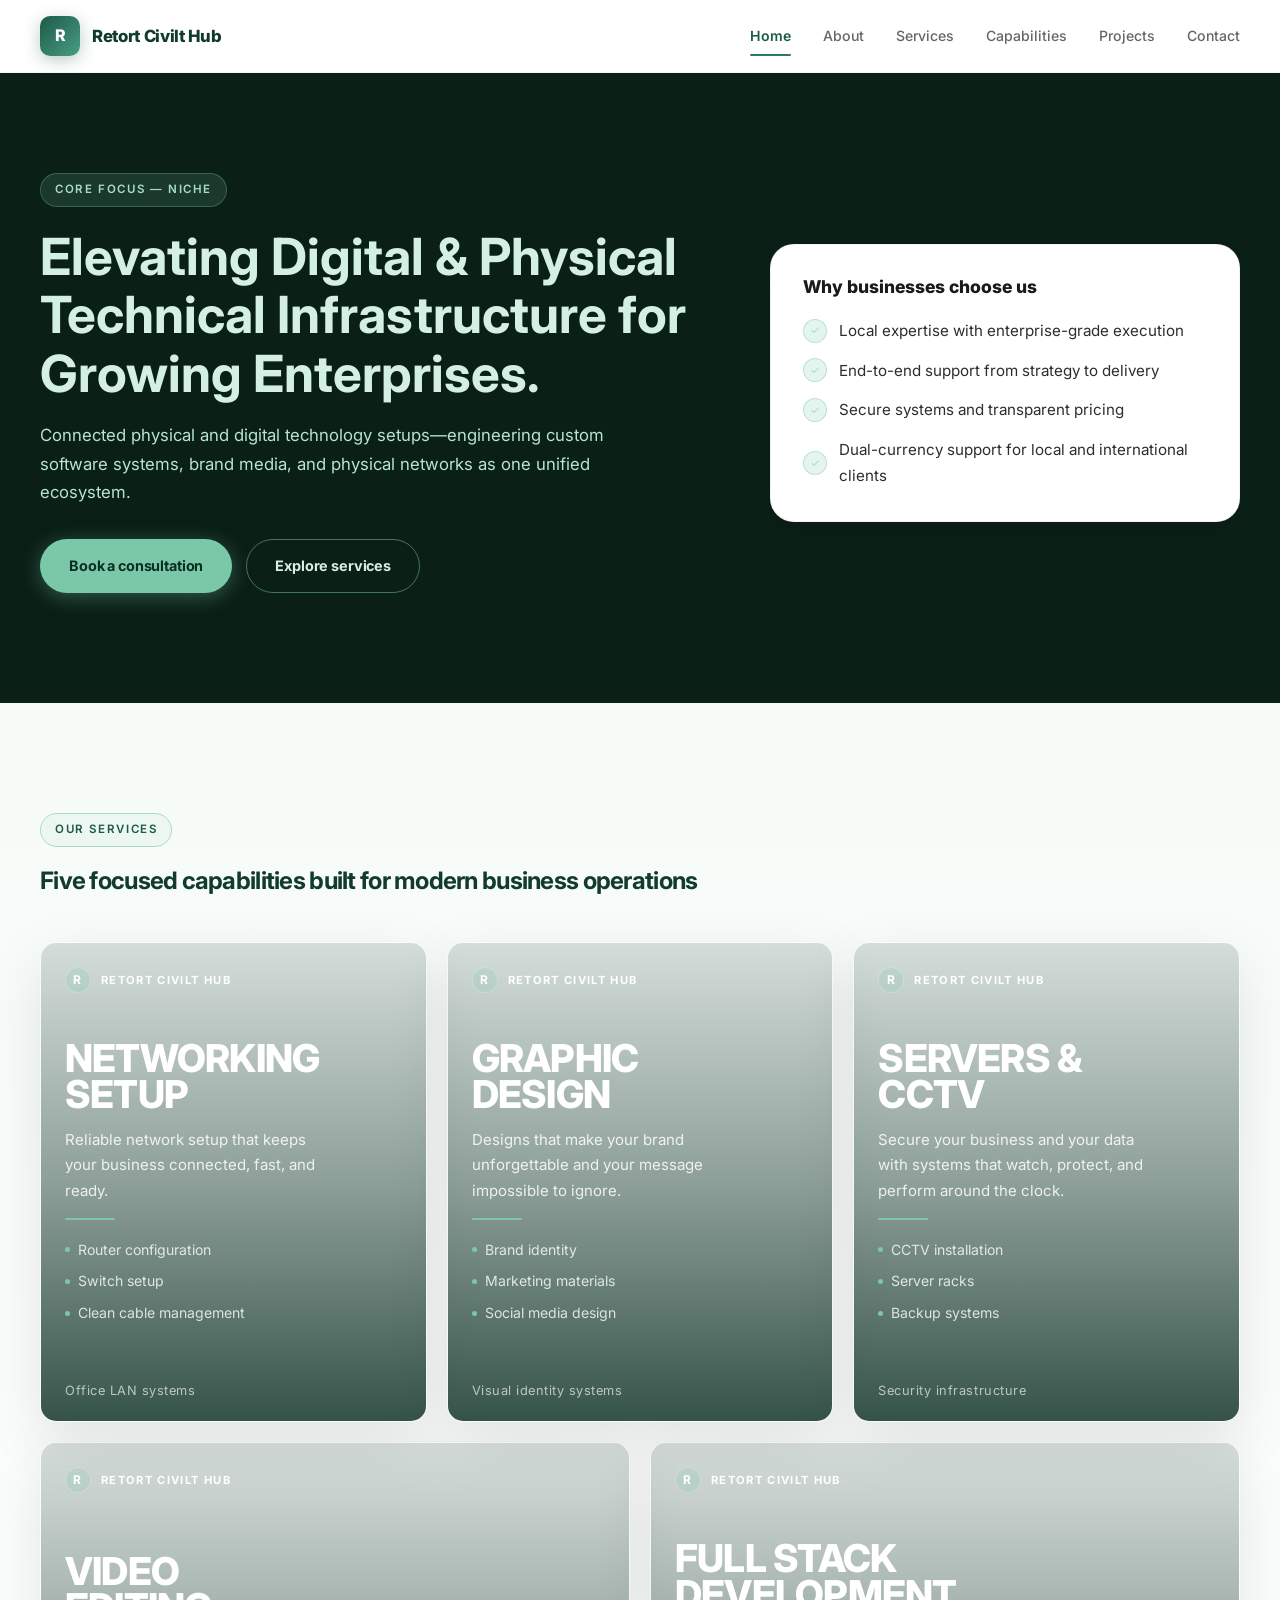
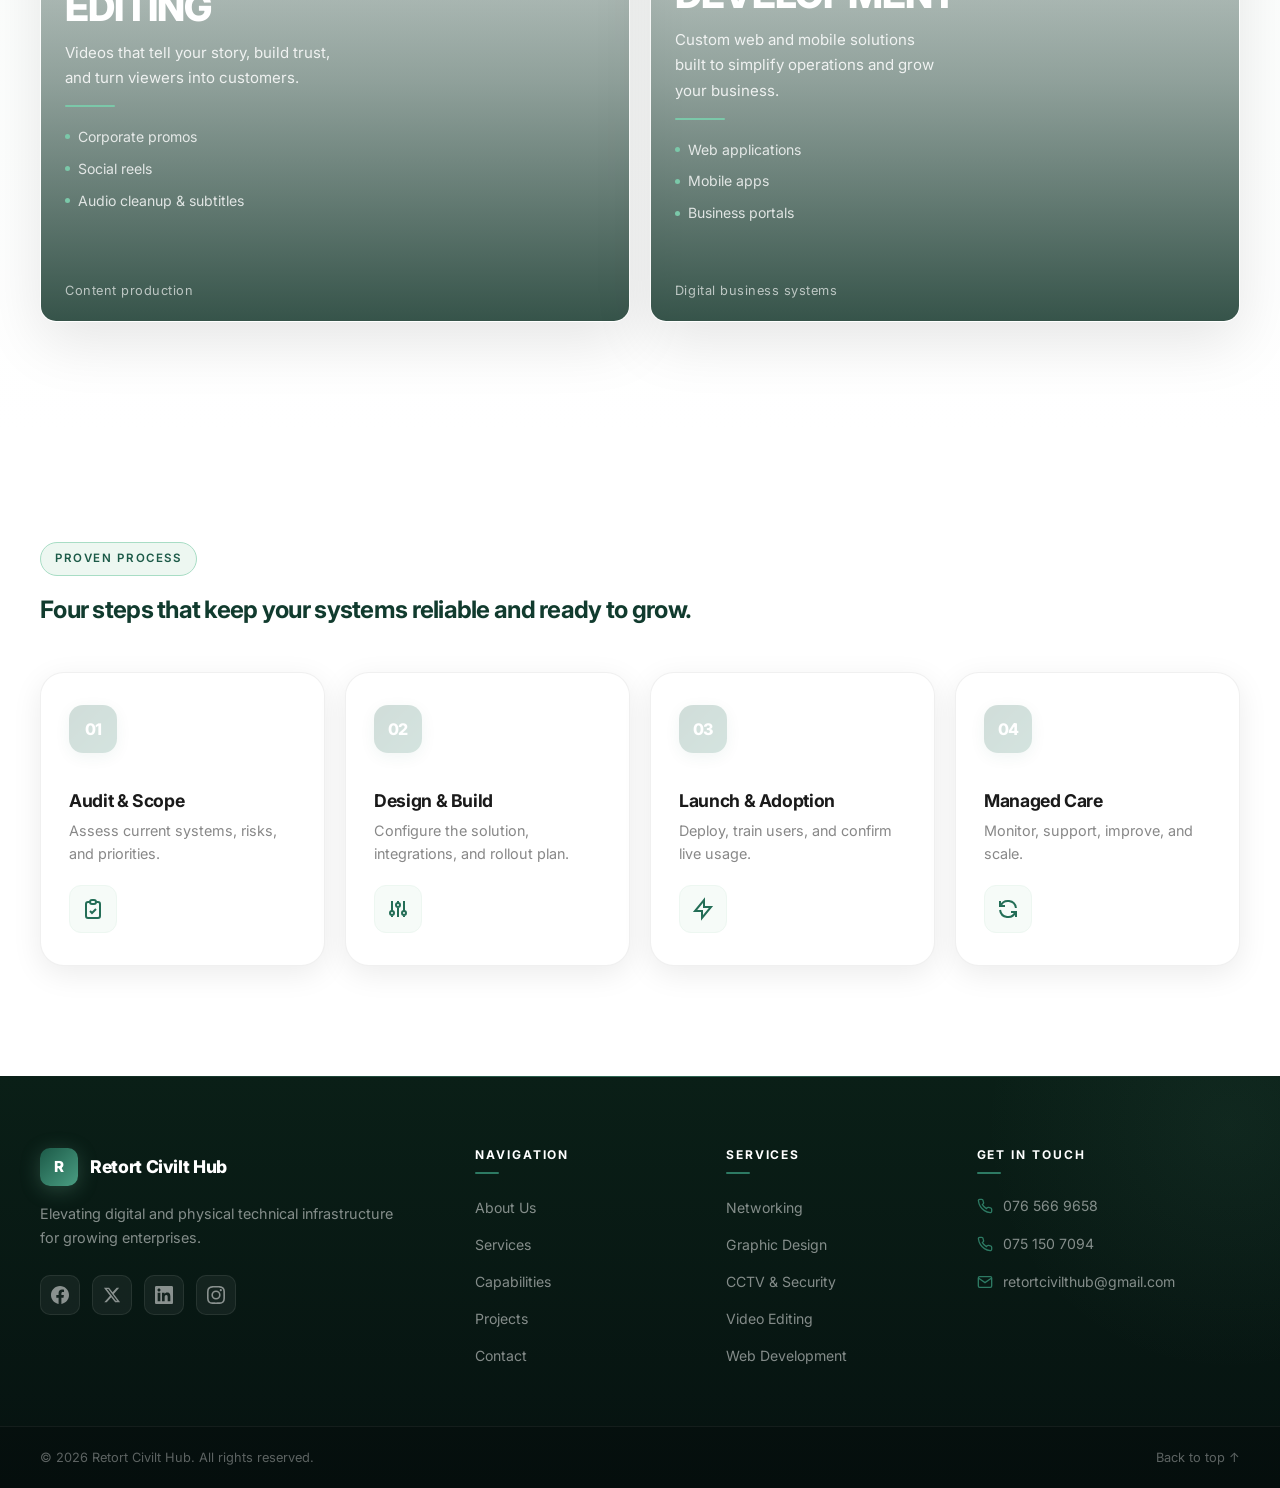
==== index.html @ 2c60d5db "Add files via upload" ====
<!DOCTYPE html>
<html lang="en">
  <head>
    <meta charset="UTF-8" />
    <meta name="viewport" content="width=device-width, initial-scale=1.0" />
    <title>Retort Civilt Hub | Infrastructure, Design & Digital Growth</title>
    <meta name="description" content="Retort Civilt Hub supports growing businesses with secure networks, design, CCTV, media production, and digital systems." />
    <link rel="preconnect" href="https://fonts.googleapis.com" />
    <link rel="preconnect" href="https://fonts.gstatic.com" crossorigin />
    <link href="https://fonts.googleapis.com/css2?family=Inter:wght@400;500;600;700;800&display=swap" rel="stylesheet" />
    <link rel="stylesheet" href="styles.css" />
  </head>
  <body>
    <header class="site-header">
      <div class="container header-inner">
        <a href="index.html" class="brand" aria-label="Retort Civilt Hub home">
          <span class="brand-mark">R</span>
          <span>Retort Civilt Hub</span>
        </a>
        <button class="nav-toggle" aria-label="Toggle navigation">&#9776;</button>
        <nav class="nav" aria-label="Main navigation">
          <a class="active" href="index.html">Home</a>
          <a href="about.html">About</a>
          <a href="services.html">Services</a>
          <a href="capabilities.html">Capabilities</a>
          <a href="projects.html">Projects</a>
          <a href="contact.html">Contact</a>
        </nav>
      </div>
    </header>

    <main>
      <section class="hero">
        <div class="container hero-grid">
          <div>
            <span class="eyebrow">Core Focus &mdash; Niche</span>
            <h1>Elevating Digital &amp; Physical Technical Infrastructure for Growing Enterprises.</h1>
            <p class="lead">Connected physical and digital technology setups&mdash;engineering custom software systems, brand media, and physical networks as one unified ecosystem.</p>
            <div class="hero-actions">
              <a class="btn primary" href="contact.html">Book a consultation</a>
              <a class="btn secondary" href="services.html">Explore services</a>
            </div>
          </div>

          <div class="hero-panel">
            <h3>Why businesses choose us</h3>
            <ul>
              <li><span class="check">&#10003;</span> Local expertise with enterprise-grade execution</li>
              <li><span class="check">&#10003;</span> End-to-end support from strategy to delivery</li>
              <li><span class="check">&#10003;</span> Secure systems and transparent pricing</li>
              <li><span class="check">&#10003;</span> Dual-currency support for local and international clients</li>
            </ul>
          </div>
        </div>
      </section>

      <section class="section section-alt">
        <div class="container">
          <div class="section-head reveal">
            <span class="eyebrow" style="background: var(--green-100); border-color: var(--green-200); color: var(--green-700);">Our services</span>
            <h2>Five focused capabilities built for modern business operations</h2>
          </div>

          <div class="service-showcase">
            <article class="service-tile network reveal reveal-delay-1">
              <div class="tile-header">
                <span class="tile-mark">R</span>
                <span>Retort Civilt Hub</span>
              </div>
              <div>
                <div class="tile-title">Networking<br />Setup</div>
                <div class="tile-body">
                  <div>Reliable network setup that keeps your business connected, fast, and ready.</div>
                  <div class="line"></div>
                </div>
                <ul class="tile-bullets">
                  <li>Router configuration</li>
                  <li>Switch setup</li>
                  <li>Clean cable management</li>
                </ul>
              </div>
              <div class="tile-footer">Office LAN systems</div>
            </article>

            <article class="service-tile design reveal reveal-delay-2">
              <div class="tile-header">
                <span class="tile-mark">R</span>
                <span>Retort Civilt Hub</span>
              </div>
              <div>
                <div class="tile-title">Graphic<br />Design</div>
                <div class="tile-body">
                  <div>Designs that make your brand unforgettable and your message impossible to ignore.</div>
                  <div class="line"></div>
                </div>
                <ul class="tile-bullets">
                  <li>Brand identity</li>
                  <li>Marketing materials</li>
                  <li>Social media design</li>
                </ul>
              </div>
              <div class="tile-footer">Visual identity systems</div>
            </article>

            <article class="service-tile security reveal reveal-delay-3">
              <div class="tile-header">
                <span class="tile-mark">R</span>
                <span>Retort Civilt Hub</span>
              </div>
              <div>
                <div class="tile-title">Servers &<br />CCTV</div>
                <div class="tile-body">
                  <div>Secure your business and your data with systems that watch, protect, and perform around the clock.</div>
                  <div class="line"></div>
                </div>
                <ul class="tile-bullets">
                  <li>CCTV installation</li>
                  <li>Server racks</li>
                  <li>Backup systems</li>
                </ul>
              </div>
              <div class="tile-footer">Security infrastructure</div>
            </article>

            <article class="service-tile video wide reveal reveal-delay-4">
              <div class="tile-header">
                <span class="tile-mark">R</span>
                <span>Retort Civilt Hub</span>
              </div>
              <div>
                <div class="tile-title">Video<br />Editing</div>
                <div class="tile-body">
                  <div>Videos that tell your story, build trust, and turn viewers into customers.</div>
                  <div class="line"></div>
                </div>
                <ul class="tile-bullets">
                  <li>Corporate promos</li>
                  <li>Social reels</li>
                  <li>Audio cleanup &amp; subtitles</li>
                </ul>
              </div>
              <div class="tile-footer">Content production</div>
            </article>

            <article class="service-tile development wide reveal reveal-delay-5">
              <div class="tile-header">
                <span class="tile-mark">R</span>
                <span>Retort Civilt Hub</span>
              </div>
              <div>
                <div class="tile-title">Full Stack<br />Development</div>
                <div class="tile-body">
                  <div>Custom web and mobile solutions built to simplify operations and grow your business.</div>
                  <div class="line"></div>
                </div>
                <ul class="tile-bullets">
                  <li>Web applications</li>
                  <li>Mobile apps</li>
                  <li>Business portals</li>
                </ul>
              </div>
              <div class="tile-footer">Digital business systems</div>
            </article>
          </div>
        </div>
      </section>

      <section class="section">
        <div class="container">
          <div class="section-head reveal">
            <span class="eyebrow" style="background: var(--green-100); border-color: var(--green-200); color: var(--green-700);">Proven Process</span>
            <h2>Four steps that keep your systems reliable and ready to grow.</h2>
          </div>
          <div class="process-steps">
            <div class="process-step reveal reveal-delay-1">
              <div class="step-number">01</div>
              <div class="step-content">
                <h3>Audit &amp; Scope</h3>
                <p>Assess current systems, risks, and priorities.</p>
              </div>
              <div class="step-icon">
                <svg width="24" height="24" viewBox="0 0 24 24" fill="none" stroke="currentColor" stroke-width="2"><path d="M9 5H7a2 2 0 00-2 2v12a2 2 0 002 2h10a2 2 0 002-2V7a2 2 0 00-2-2h-2M9 5a2 2 0 002 2h2a2 2 0 002-2M9 5a2 2 0 012-2h2a2 2 0 012 2m-6 9l2 2 4-4"/></svg>
              </div>
            </div>
            <div class="process-step reveal reveal-delay-2">
              <div class="step-number">02</div>
              <div class="step-content">
                <h3>Design &amp; Build</h3>
                <p>Configure the solution, integrations, and rollout plan.</p>
              </div>
              <div class="step-icon">
                <svg width="24" height="24" viewBox="0 0 24 24" fill="none" stroke="currentColor" stroke-width="2"><path d="M12 6V4m0 2a2 2 0 100 4m0-4a2 2 0 110 4m-6 8a2 2 0 100-4m0 4a2 2 0 110-4m0 4v2m0-6V4m6 6v10m6-2a2 2 0 100-4m0 4a2 2 0 110-4m0 4v2m0-6V4"/></svg>
              </div>
            </div>
            <div class="process-step reveal reveal-delay-3">
              <div class="step-number">03</div>
              <div class="step-content">
                <h3>Launch &amp; Adoption</h3>
                <p>Deploy, train users, and confirm live usage.</p>
              </div>
              <div class="step-icon">
                <svg width="24" height="24" viewBox="0 0 24 24" fill="none" stroke="currentColor" stroke-width="2"><path d="M13 10V3L4 14h7v7l9-11h-7z"/></svg>
              </div>
            </div>
            <div class="process-step reveal reveal-delay-4">
              <div class="step-number">04</div>
              <div class="step-content">
                <h3>Managed Care</h3>
                <p>Monitor, support, improve, and scale.</p>
              </div>
              <div class="step-icon">
                <svg width="24" height="24" viewBox="0 0 24 24" fill="none" stroke="currentColor" stroke-width="2"><path d="M4 4v5h.582m15.356 2A8.001 8.001 0 004.582 9m0 0H9m11 11v-5h-.581m0 0a8.003 8.003 0 01-15.357-2m15.357 2H15"/></svg>
              </div>
            </div>
          </div>
        </div>
      </section>
    </main>

    <footer class="footer">
      <div class="footer-top">
        <div class="container footer-grid">
          <div class="footer-brand-col">
            <div class="footer-brand">
              <span class="brand-mark">R</span>
              <span>Retort Civilt Hub</span>
            </div>
            <p class="footer-desc">Elevating digital and physical technical infrastructure for growing enterprises.</p>
            <div class="footer-social">
              <a href="#" aria-label="Facebook">
                <svg width="18" height="18" viewBox="0 0 24 24" fill="currentColor"><path d="M24 12.073c0-6.627-5.373-12-12-12s-12 5.373-12 12c0 5.99 4.388 10.954 10.125 11.854v-8.385H7.078v-3.47h3.047V9.43c0-3.007 1.792-4.669 4.533-4.669 1.312 0 2.686.235 2.686.235v2.953H15.83c-1.491 0-1.956.925-1.956 1.874v2.25h3.328l-.532 3.47h-2.796v8.385C19.612 23.027 24 18.062 24 12.073z"/></svg>
              </a>
              <a href="#" aria-label="Twitter">
                <svg width="18" height="18" viewBox="0 0 24 24" fill="currentColor"><path d="M18.244 2.25h3.308l-7.227 8.26 8.502 11.24H16.17l-5.214-6.817L4.99 21.75H1.68l7.73-8.835L1.254 2.25H8.08l4.713 6.231zm-1.161 17.52h1.833L7.084 4.126H5.117z"/></svg>
              </a>
              <a href="#" aria-label="LinkedIn">
                <svg width="18" height="18" viewBox="0 0 24 24" fill="currentColor"><path d="M20.447 20.452h-3.554v-5.569c0-1.328-.027-3.037-1.852-3.037-1.853 0-2.136 1.445-2.136 2.939v5.667H9.351V9h3.414v1.561h.046c.477-.9 1.637-1.85 3.37-1.85 3.601 0 4.267 2.37 4.267 5.455v6.286zM5.337 7.433c-1.144 0-2.063-.926-2.063-2.065 0-1.138.92-2.063 2.063-2.063 1.14 0 2.064.925 2.064 2.063 0 1.139-.925 2.065-2.064 2.065zm1.782 13.019H3.555V9h3.564v11.452zM22.225 0H1.771C.792 0 0 .774 0 1.729v20.542C0 23.227.792 24 1.771 24h20.451C23.2 24 24 23.227 24 22.271V1.729C24 .774 23.2 0 22.222 0h.003z"/></svg>
              </a>
              <a href="#" aria-label="Instagram">
                <svg width="18" height="18" viewBox="0 0 24 24" fill="currentColor"><path d="M12 2.163c3.204 0 3.584.012 4.85.07 3.252.148 4.771 1.691 4.919 4.919.058 1.265.069 1.645.069 4.849 0 3.205-.012 3.584-.069 4.849-.149 3.225-1.664 4.771-4.919 4.919-1.266.058-1.644.07-4.85.07-3.204 0-3.584-.012-4.849-.07-3.26-.149-4.771-1.699-4.919-4.92-.058-1.265-.07-1.644-.07-4.849 0-3.204.013-3.583.07-4.849.149-3.227 1.664-4.771 4.919-4.919 1.266-.057 1.645-.069 4.849-.069zM12 0C8.741 0 8.333.014 7.053.072 2.695.272.273 2.69.073 7.052.014 8.333 0 8.741 0 12c0 3.259.014 3.668.072 4.948.2 4.358 2.618 6.78 6.98 6.98C8.333 23.986 8.741 24 12 24c3.259 0 3.668-.014 4.948-.072 4.354-.2 6.782-2.618 6.979-6.98.059-1.28.073-1.689.073-4.948 0-3.259-.014-3.667-.072-4.947-.196-4.354-2.617-6.78-6.979-6.98C15.668.014 15.259 0 12 0zm0 5.838a6.162 6.162 0 100 12.324 6.162 6.162 0 000-12.324zM12 16a4 4 0 110-8 4 4 0 010 8zm6.406-11.845a1.44 1.44 0 100 2.881 1.44 1.44 0 000-2.881z"/></svg>
              </a>
            </div>
          </div>
          <div class="footer-links-col">
            <h4>Navigation</h4>
            <ul>
              <li><a href="about.html">About Us</a></li>
              <li><a href="services.html">Services</a></li>
              <li><a href="capabilities.html">Capabilities</a></li>
              <li><a href="projects.html">Projects</a></li>
              <li><a href="contact.html">Contact</a></li>
            </ul>
          </div>
          <div class="footer-links-col">
            <h4>Services</h4>
            <ul>
              <li><a href="services.html">Networking</a></li>
              <li><a href="services.html">Graphic Design</a></li>
              <li><a href="services.html">CCTV & Security</a></li>
              <li><a href="services.html">Video Editing</a></li>
              <li><a href="services.html">Web Development</a></li>
            </ul>
          </div>
          <div class="footer-contact-col">
            <h4>Get in Touch</h4>
            <ul class="contact-list">
              <li>
                <svg width="16" height="16" viewBox="0 0 24 24" fill="none" stroke="currentColor" stroke-width="2"><path d="M22 16.92v3a2 2 0 01-2.18 2 19.79 19.79 0 01-8.63-3.07 19.5 19.5 0 01-6-6 19.79 19.79 0 01-3.07-8.67A2 2 0 014.11 2h3a2 2 0 012 1.72 12.84 12.84 0 00.7 2.81 2 2 0 01-.45 2.11L8.09 9.91a16 16 0 006 6l1.27-1.27a2 2 0 012.11-.45 12.84 12.84 0 002.81.7A2 2 0 0122 16.92z"/></svg>
                <a href="tel:+256765669658">076 566 9658</a>
              </li>
              <li>
                <svg width="16" height="16" viewBox="0 0 24 24" fill="none" stroke="currentColor" stroke-width="2"><path d="M22 16.92v3a2 2 0 01-2.18 2 19.79 19.79 0 01-8.63-3.07 19.5 19.5 0 01-6-6 19.79 19.79 0 01-3.07-8.67A2 2 0 014.11 2h3a2 2 0 012 1.72 12.84 12.84 0 00.7 2.81 2 2 0 01-.45 2.11L8.09 9.91a16 16 0 006 6l1.27-1.27a2 2 0 012.11-.45 12.84 12.84 0 002.81.7A2 2 0 0122 16.92z"/></svg>
                <a href="tel:+256751507094">075 150 7094</a>
              </li>
              <li>
                <svg width="16" height="16" viewBox="0 0 24 24" fill="none" stroke="currentColor" stroke-width="2"><path d="M4 4h16c1.1 0 2 .9 2 2v12c0 1.1-.9 2-2 2H4c-1.1 0-2-.9-2-2V6c0-1.1.9-2 2-2z"/><polyline points="22,6 12,13 2,6"/></svg>
                <a href="mailto:retortcivilthub@gmail.com">retortcivilthub@gmail.com</a>
              </li>
            </ul>
          </div>
        </div>
      </div>
      <div class="footer-bottom">
        <div class="container footer-bottom-inner">
          <span>&copy; <span id="year"></span> Retort Civilt Hub. All rights reserved.</span>
          <a href="#">Back to top &uarr;</a>
        </div>
      </div>
    </footer>

    <script src="script.js"></script>
  </body>
</html>
---- styles.css ----
/* ============================================================
   RETORT CIVILIT GROUP — Stylesheet
   Color system: green · light green · grey · black · white
   ============================================================ */

/* --- Custom Properties --- */
:root {
  --green-950: #0a2e22;
  --green-900: #113b2e;
  --green-800: #174a3a;
  --green-700: #1c5a48;
  --green-600: #246e57;
  --green-500: #2d7a63;
  --green-400: #4a9d82;
  --green-300: #7bc8a9;
  --green-200: #a8ddc5;
  --green-100: #edf7f1;
  --green-50:  #f6fbf8;

  --grey-950: #111111;
  --grey-900: #1a1a1a;
  --grey-850: #222222;
  --grey-800: #2d2d2d;
  --grey-700: #474747;
  --grey-600: #666666;
  --grey-500: #888888;
  --grey-400: #aaaaaa;
  --grey-300: #cccccc;
  --grey-200: #e5e5e5;
  --grey-100: #f2f2f2;
  --grey-50:  #fafafa;

  --white: #ffffff;
  --black: #000000;

  --shadow-sm: 0 2px 8px rgba(0,0,0,0.06);
  --shadow-md: 0 8px 30px rgba(0,0,0,0.08);
  --shadow-lg: 0 20px 60px rgba(0,0,0,0.10);
  --shadow-xl: 0 32px 80px rgba(0,0,0,0.14);

  --radius-sm: 10px;
  --radius-md: 16px;
  --radius-lg: 24px;
  --radius-xl: 32px;

  --transition: 0.3s cubic-bezier(0.4, 0, 0.2, 1);
  --transition-slow: 0.5s cubic-bezier(0.4, 0, 0.2, 1);
}

/* --- Reset & Base --- */
*, *::before, *::after { box-sizing: border-box; margin: 0; padding: 0; }

html {
  scroll-behavior: smooth;
  -webkit-font-smoothing: antialiased;
  -moz-osx-font-smoothing: grayscale;
}

body {
  font-family: 'Inter', -apple-system, BlinkMacSystemFont, 'Segoe UI', Roboto, sans-serif;
  background: var(--white);
  color: var(--grey-800);
  line-height: 1.7;
  overflow-x: hidden;
}

a { color: inherit; text-decoration: none; }
img { max-width: 100%; display: block; }
ul { list-style: none; }
h1, h2, h3, h4, h5 { line-height: 1.15; color: var(--green-900); font-weight: 700; }

.container {
  width: min(1200px, calc(100% - 40px));
  margin: 0 auto;
}

/* ============================================================
   HEADER
   ============================================================ */
.site-header {
  position: sticky;
  top: 0;
  z-index: 100;
  background: rgba(255,255,255,0.92);
  backdrop-filter: blur(20px) saturate(180%);
  -webkit-backdrop-filter: blur(20px) saturate(180%);
  border-bottom: 1px solid rgba(0,0,0,0.04);
  transition: var(--transition);
}

.header-inner {
  display: flex;
  align-items: center;
  justify-content: space-between;
  min-height: 72px;
  gap: 20px;
}

.brand {
  display: inline-flex;
  align-items: center;
  gap: 12px;
  font-weight: 800;
  color: var(--green-900);
  letter-spacing: -0.02em;
  font-size: 1.05rem;
}

.brand-mark {
  width: 40px;
  height: 40px;
  display: grid;
  place-items: center;
  background: linear-gradient(135deg, var(--green-700), var(--green-400));
  color: var(--white);
  border-radius: var(--radius-sm);
  font-size: 1rem;
  font-weight: 800;
  box-shadow: 0 4px 16px rgba(28,90,72,0.3);
  transition: var(--transition);
}

.brand:hover .brand-mark {
  transform: rotate(-4deg) scale(1.05);
  box-shadow: 0 6px 24px rgba(28,90,72,0.4);
}

.nav {
  display: flex;
  align-items: center;
  gap: clamp(8px, 2.5vw, 32px);
  font-size: 0.88rem;
  font-weight: 500;
  color: var(--grey-600);
}

.nav a {
  position: relative;
  padding: 6px 0;
  transition: var(--transition);
  color: var(--grey-600);
}

.nav a::after {
  content: "";
  position: absolute;
  left: 0;
  bottom: -2px;
  width: 100%;
  height: 2px;
  background: var(--green-500);
  transform: scaleX(0);
  transform-origin: right;
  transition: transform 0.35s cubic-bezier(0.4, 0, 0.2, 1);
  border-radius: 2px;
}

.nav a:hover { color: var(--green-700); }
.nav a:hover::after,
.nav a.active::after { transform: scaleX(1); transform-origin: left; }
.nav a.active { color: var(--green-700); font-weight: 600; }

.nav-toggle {
  display: none;
  background: var(--white);
  border: 1px solid var(--grey-200);
  border-radius: var(--radius-sm);
  padding: 10px 12px;
  cursor: pointer;
  font-size: 1.2rem;
  color: var(--green-900);
  transition: var(--transition);
  box-shadow: var(--shadow-sm);
}

.nav-toggle:hover { background: var(--green-50); border-color: var(--green-200); }

/* ============================================================
   HERO
   ============================================================ */
.hero {
  position: relative;
  background: #0a1f16;
  color: #d4f0e3;
  padding: 100px 0 110px;
  overflow: hidden;
}

.hero::before {
  content: "";
  position: absolute;
  inset: 0;
  z-index: 0;
  background: url('https://images.unsplash.com/photo-1522202176988-66273c2fd55f?auto=format&fit=crop&w=1600&q=80') center/cover no-repeat;
  opacity: 0.06;
  pointer-events: none;
}

.hero-grid {
  position: relative;
  z-index: 2;
  display: grid;
  grid-template-columns: 1.2fr 0.8fr;
  align-items: center;
  gap: 48px;
}

.eyebrow {
  display: inline-block;
  padding: 6px 14px;
  background: rgba(123,200,169,0.15);
  border: 1px solid rgba(123,200,169,0.3);
  border-radius: 999px;
  font-size: 0.72rem;
  font-weight: 600;
  letter-spacing: 0.14em;
  text-transform: uppercase;
  margin-bottom: 20px;
  color: #a8ddc5;
}

.hero h1 {
  font-size: clamp(2.2rem, 4vw, 3.6rem);
  color: #d4f0e3;
  margin-bottom: 18px;
  font-weight: 700;
}

.lead {
  font-size: 1.05rem;
  color: #b8e4d2;
  max-width: 54ch;
  line-height: 1.7;
}

.hero-actions {
  display: flex;
  flex-wrap: wrap;
  gap: 14px;
  margin-top: 32px;
}

/* Hero Panel */
.hero-panel {
  background: rgba(10, 46, 34, 0.8);
  border: 1px solid rgba(123,200,169,0.2);
  border-radius: var(--radius-lg);
  padding: 32px;
  color: #ffffff;
}

.hero-panel h3 {
  color: #1a1a1a;
  font-size: 1.1rem;
  font-weight: 800;
  margin-bottom: 20px;
}

.hero-panel ul {
  display: grid;
  gap: 14px;
}

.hero-panel li {
  display: flex;
  align-items: center;
  gap: 12px;
  color: #2d2d2d;
  font-size: 0.95rem;
}

.check {
  width: 24px;
  height: 24px;
  display: inline-grid;
  place-items: center;
  background: rgba(123,200,169,0.2);
  border: 1px solid rgba(123,200,169,0.4);
  border-radius: 50%;
  font-size: 0.7rem;
  flex-shrink: 0;
  color: #a8ddc5;
}

/* ============================================================
   BUTTONS
   ============================================================ */
.btn {
  display: inline-flex;
  align-items: center;
  justify-content: center;
  border-radius: 999px;
  padding: 14px 28px;
  font-weight: 700;
  font-size: 0.9rem;
  border: 1.5px solid transparent;
  cursor: pointer;
  transition: var(--transition);
  letter-spacing: -0.01em;
}

.btn:hover { transform: translateY(-2px); }
.btn:active { transform: translateY(0); }

.btn.primary {
  background: var(--green-300);
  color: var(--green-950);
  box-shadow: 0 4px 20px rgba(123,200,169,0.35);
}

.btn.primary:hover {
  background: var(--green-200);
  box-shadow: 0 8px 30px rgba(123,200,169,0.45);
}

.btn.secondary {
  background: transparent;
  border-color: rgba(123,200,169,0.5);
  color: #d4f0e3;
}

.btn.secondary:hover {
  background: rgba(123,200,169,0.12);
  border-color: rgba(123,200,169,0.7);
}

.btn.light {
  background: var(--green-100);
  color: var(--green-800);
  border-color: var(--green-200);
}

.btn.light:hover {
  background: var(--green-200);
}

/* ============================================================
   SECTIONS
   ============================================================ */
.section {
  padding: 110px 0;
}

.section-alt {
  background: linear-gradient(180deg, var(--green-50) 0%, var(--white) 100%);
}

.section-head {
  max-width: 680px;
  margin-bottom: 48px;
}

.section-head h1,
.section-head h2 {
  letter-spacing: -0.03em;
}

.section-head p {
  color: var(--grey-600);
  margin: 0;
  font-size: 1.05rem;
}

/* ============================================================
   GRIDS
   ============================================================ */
.hero-grid,
.two-col,
.footer-grid,
.info-grid,
.metric-grid,
.value-grid,
.contact-grid,
.card-grid,
.service-grid,
.steps-grid,
.portfolio-grid,
.service-showcase {
  display: grid;
  gap: 24px;
}

.metric-grid,
.value-grid,
.card-grid,
.service-grid,
.steps-grid,
.portfolio-grid {
  grid-template-columns: repeat(3, minmax(0, 1fr));
}

.service-showcase {
  grid-template-columns: repeat(12, minmax(0, 1fr));
  gap: 20px;
}

.info-grid,
.contact-grid,
.two-col {
  grid-template-columns: repeat(2, minmax(0, 1fr));
  align-items: center;
}

/* ============================================================
   SERVICE TILES — showcase of design craft
   ============================================================ */
.service-tile {
  position: relative;
  min-height: 480px;
  grid-column: span 4;
  border-radius: var(--radius-md);
  overflow: hidden;
  background-size: cover;
  background-position: center;
  box-shadow: var(--shadow-lg);
  border: 1px solid rgba(255,255,255,0.05);
  color: var(--white);
  display: flex;
  flex-direction: column;
  justify-content: space-between;
  padding: 24px 24px 20px;
  transition: var(--transition-slow);
}

.service-tile:hover {
  transform: translateY(-6px);
  box-shadow: var(--shadow-xl);
}

.service-tile::before {
  content: "";
  position: absolute;
  inset: 0;
  background: linear-gradient(
    180deg,
    rgba(10,46,34,0.15) 0%,
    rgba(10,46,34,0.45) 50%,
    rgba(10,46,34,0.82) 100%
  );
  transition: var(--transition);
}

.service-tile:hover::before {
  background: linear-gradient(
    180deg,
    rgba(10,46,34,0.05) 0%,
    rgba(10,46,34,0.35) 50%,
    rgba(10,46,34,0.78) 100%
  );
}

.service-tile > * {
  position: relative;
  z-index: 1;
}

.service-tile.wide {
  grid-column: span 6;
}

/* ============================================================
   HOME PAGE — SERVICE TILES (background images)
   These are the tiled service cards on index.html.
   Replace the URLs below with your own images if needed.
   ============================================================ */
.service-tile.network   { background-image: url('https://images.unsplash.com/photo-1558494949-ef010cbdcc31?auto=format&fit=crop&w=1200&q=80'); }
.service-tile.design    { background-image: url('https://images.unsplash.com/photo-1524758631624-e2822e304c36?auto=format&fit=crop&w=1200&q=80'); }
.service-tile.security  { background-image: url('https://images.unsplash.com/photo-1557597774-9d273605dfa9?auto=format&fit=crop&w=1200&q=80'); }
.service-tile.video     { background-image: url('https://images.unsplash.com/photo-1574717024653-61fd2cf4d44d?auto=format&fit=crop&w=1200&q=80'); }
.service-tile.development { background-image: url('https://images.unsplash.com/photo-1460925895917-afdab827c52f?auto=format&fit=crop&w=1200&q=80'); }

.tile-header {
  display: flex;
  align-items: center;
  gap: 10px;
  text-transform: uppercase;
  letter-spacing: 0.12em;
  font-size: 0.7rem;
  font-weight: 700;
}

.tile-mark {
  width: 26px;
  height: 26px;
  border-radius: 50%;
  display: grid;
  place-items: center;
  background: rgba(123,200,169,0.2);
  border: 1px solid rgba(255,255,255,0.25);
  font-size: 0.75rem;
}

.tile-title {
  font-size: clamp(2rem, 3vw, 2.8rem);
  line-height: 0.95;
  text-transform: uppercase;
  margin: 16px 0 14px;
  font-weight: 800;
  letter-spacing: -0.02em;
}

.tile-body {
  display: grid;
  gap: 10px;
  max-width: 30ch;
  color: rgba(255,255,255,0.85);
  font-size: 0.94rem;
}

.tile-body .line {
  width: 50px;
  height: 2px;
  background: var(--green-300);
  margin: 4px 0 0;
  border-radius: 2px;
}

.tile-bullets {
  display: grid;
  gap: 8px;
  margin: 18px 0 0;
  font-size: 0.88rem;
  color: rgba(255,255,255,0.8);
}

.tile-bullets li {
  display: flex;
  align-items: center;
  gap: 8px;
}

.tile-bullets li::before {
  content: "";
  width: 5px;
  height: 5px;
  background: var(--green-300);
  border-radius: 50%;
  flex-shrink: 0;
}

.tile-footer {
  color: rgba(255,255,255,0.65);
  font-size: 0.8rem;
  margin-top: 24px;
  letter-spacing: 0.04em;
}

/* ============================================================
   CARDS — stat-box, card, service-card, etc.
   ============================================================ */
.hero-panel,
.card,
.info-box,
.contact-card,
.stat-box,
.service-card,
.project-card,
.process-card {
  background: var(--white);
  border: 1px solid rgba(0,0,0,0.05);
  border-radius: var(--radius-lg);
  box-shadow: var(--shadow-md);
  transition: var(--transition);
}

.card:hover,
.service-card:hover,
.process-card:hover,
.project-card:hover {
  box-shadow: var(--shadow-lg);
  transform: translateY(-4px);
}

.stat-box,
.card,
.service-card,
.process-card,
.project-card {
  padding: 32px;
}

.stat-box {
  text-align: center;
  padding: 36px 28px;
}

.stat-box strong {
  display: block;
  font-size: clamp(1.6rem, 2.5vw, 2rem);
  color: var(--green-600);
  font-weight: 800;
  letter-spacing: -0.03em;
  margin-bottom: 8px;
}

.stat-box span {
  color: var(--grey-600);
  font-size: 0.94rem;
}

/* Process Steps */
.process-steps {
  display: grid;
  grid-template-columns: repeat(4, 1fr);
  gap: 20px;
}

.process-step {
  position: relative;
  background: var(--white);
  border: 1px solid rgba(0,0,0,0.06);
  border-radius: var(--radius-lg);
  padding: 32px 28px;
  box-shadow: var(--shadow-md);
  transition: all 0.3s ease;
  display: flex;
  flex-direction: column;
  gap: 20px;
}

.process-step:hover {
  box-shadow: var(--shadow-lg);
  transform: translateY(-6px);
  border-color: var(--green-200);
}

.step-number {
  font-size: 2.5rem;
  font-weight: 800;
  color: var(--green-500);
  opacity: 0.2;
  line-height: 1;
  letter-spacing: -0.05em;
}

.step-content h3 {
  font-size: 1.1rem;
  font-weight: 700;
  color: var(--grey-900);
  margin-bottom: 8px;
  letter-spacing: -0.02em;
}

.step-content p {
  color: var(--grey-500);
  font-size: 0.9rem;
  line-height: 1.6;
  margin: 0;
}

.step-icon {
  margin-top: auto;
  width: 48px;
  height: 48px;
  display: flex;
  align-items: center;
  justify-content: center;
  background: var(--green-50);
  border: 1px solid var(--green-100);
  border-radius: 12px;
  color: var(--green-600);
}

.process-step:hover .step-icon {
  background: var(--green-100);
  border-color: var(--green-200);
}

.process-step:hover .step-number {
  opacity: 0.4;
}

.card h3,
.service-card h3,
.process-card h3,
.project-card h3 {
  font-size: 1.15rem;
  margin-bottom: 10px;
  letter-spacing: -0.02em;
}

.card p,
.service-card p,
.process-card p,
.project-card p,
.contact-list,
.info-box p {
  color: var(--grey-600);
  margin: 0;
  font-size: 0.94rem;
}

.value-summary {
  margin-bottom: 10px !important;
  font-weight: 700;
}

/* Value Letters */
.value-letter {
  display: inline-grid;
  place-items: center;
  width: 48px;
  height: 48px;
  background: linear-gradient(135deg, var(--green-600), var(--green-400));
  color: var(--white);
  border-radius: 14px;
  font-weight: 800;
  font-size: 1.1rem;
  margin-bottom: 16px;
  box-shadow: 0 4px 16px rgba(45,122,99,0.25);
}

/* Badge */
.badge {
  display: inline-flex;
  align-items: center;
  align-self: flex-start;
  border-radius: 999px;
  font-size: 0.7rem;
  font-weight: 700;
  letter-spacing: 0.1em;
  text-transform: uppercase;
  background: var(--green-100);
  color: var(--green-700);
  padding: 7px 14px;
}

/* ============================================================
   SERVICES PAGE — SERVICE CARD IMAGES (services.html)
   ============================================================ */
.service-card {
  display: flex;
  flex-direction: column;
  border-radius: var(--radius-lg);
  overflow: hidden;
  background: var(--white);
  border: 1px solid rgba(0,0,0,0.06);
  box-shadow: var(--shadow-md);
  transition: all 0.4s cubic-bezier(0.4, 0, 0.2, 1);
}

.service-card:hover {
  box-shadow: var(--shadow-xl);
  transform: translateY(-8px);
  border-color: var(--green-200);
}

/* Services page — image container at top of each service card */
.service-card-img {
  width: 100%;
  height: 220px;
  overflow: hidden;
  position: relative;
  background: var(--grey-100);
}

.service-overlay {
  position: absolute;
  inset: 0;
  background: linear-gradient(180deg, rgba(0,0,0,0) 40%, rgba(0,0,0,0.6) 100%);
  z-index: 1;
  transition: opacity 0.4s ease;
}

.service-card:hover .service-overlay {
  opacity: 0.7;
}

/* Services page — default gradient placeholder (per service) */
.service-card-img.placeholder {
  display: flex;
  align-items: flex-end;
  padding: 16px;
}

/* Services page — one background image per service category */
.service-card-img.placeholder.network  { background: url("imgs/Network\ Setup.jpg") center/cover no-repeat; }
.service-card-img.placeholder.graphics { background: url("imgs/Graphics\ Design.jpg") center/cover no-repeat; }
.service-card-img.placeholder.security { background: url("imgs/Servers\ and\ CCTV\ installation.jpg") center/cover no-repeat; }
.service-card-img.placeholder.video    { background: url("imgs/Video\ editing.jpg") center/cover no-repeat; }
.service-card-img.placeholder.dev      { background: url("imgs/Full\ Stack\ Development.jpg") center/cover no-repeat; }

.service-card-img img {
  width: 100%;
  height: 100%;
  object-fit: cover;
  display: block;
  transition: transform 0.6s cubic-bezier(0.4, 0, 0.2, 1);
}

.service-card:hover .service-card-img img {
  transform: scale(1.08);
}

.service-card:hover .service-card-img.placeholder {
  background-size: 110%;
}

.service-card .badge {
  position: absolute;
  top: 16px;
  left: 16px;
  z-index: 2;
  background: rgba(255,255,255,0.95);
  color: var(--green-700);
  font-size: 0.7rem;
  font-weight: 700;
  padding: 6px 14px;
  border-radius: 100px;
  text-transform: uppercase;
  letter-spacing: 0.08em;
  backdrop-filter: blur(8px);
  box-shadow: 0 2px 8px rgba(0,0,0,0.1);
}

.service-card-body {
  padding: 24px;
  display: flex;
  flex-direction: column;
  gap: 12px;
  flex: 1;
}

.service-card-body h3 {
  font-size: 1.15rem;
  font-weight: 700;
  color: var(--grey-900);
  letter-spacing: -0.02em;
  line-height: 1.3;
  margin: 0;
}

.service-card-body p {
  color: var(--grey-500);
  font-size: 0.9rem;
  line-height: 1.6;
  margin: 0;
}

.service-pricing {
  margin-top: auto;
  padding-top: 16px;
  border-top: 1px solid var(--grey-100);
  display: flex;
  flex-direction: column;
  gap: 4px;
}

.service-card .price {
  font-weight: 800;
  color: var(--green-700);
  font-size: 1.05rem;
  letter-spacing: -0.02em;
}

.price-note {
  font-size: 0.8rem;
  color: var(--grey-400);
}

/* Process Card */
.process-card {
  position: relative;
  overflow: hidden;
}

.process-card::after {
  content: "";
  position: absolute;
  top: 0;
  left: 0;
  width: 3px;
  height: 0;
  background: linear-gradient(180deg, var(--green-400), var(--green-600));
  border-radius: 0 2px 2px 0;
  transition: height 0.4s cubic-bezier(0.4, 0, 0.2, 1);
}

.process-card:hover::after {
  height: 100%;
}

.step-number {
  width: 48px;
  height: 48px;
  display: grid;
  place-items: center;
  background: linear-gradient(135deg, var(--green-700), var(--green-500));
  color: var(--white);
  font-weight: 800;
  font-size: 1rem;
  border-radius: 14px;
  margin-bottom: 18px;
  box-shadow: 0 4px 16px rgba(28,90,72,0.3);
}

/* Info Box */
.info-box {
  padding: 32px;
}

.info-box h3 {
  margin-bottom: 16px;
}

.info-box ul {
  display: grid;
  gap: 14px;
}

.info-box li {
  display: flex;
  gap: 12px;
  align-items: flex-start;
  color: var(--grey-700);
  font-size: 0.94rem;
}

.info-box li::before {
  content: "✓";
  color: var(--green-500);
  font-weight: 800;
  flex-shrink: 0;
  margin-top: 1px;
}

/* ============================================================
   MEDIA GALLERY — Projects
   ============================================================ */
.filter-bar {
  display: flex;
  flex-wrap: wrap;
  gap: 8px;
  margin-bottom: 40px;
}

.filter-btn {
  padding: 8px 18px;
  border-radius: 999px;
  border: 1.5px solid var(--grey-200);
  background: var(--white);
  color: var(--grey-600);
  font-size: 0.82rem;
  font-weight: 600;
  cursor: pointer;
  transition: var(--transition);
}

.filter-btn:hover {
  border-color: var(--green-300);
  color: var(--green-700);
}

.filter-btn.active {
  background: var(--green-700);
  border-color: var(--green-700);
  color: var(--white);
}

.gallery-grid {
  display: grid;
  grid-template-columns: repeat(3, minmax(0, 1fr));
  gap: 20px;
}

.media-card {
  background: var(--white);
  border: 1px solid rgba(0,0,0,0.05);
  border-radius: var(--radius-lg);
  overflow: hidden;
  box-shadow: var(--shadow-md);
  transition: var(--transition);
}

.media-card:hover {
  box-shadow: var(--shadow-lg);
  transform: translateY(-4px);
}

.media-card.span-2 {
  grid-column: span 2;
}

.media-wrap {
  position: relative;
  overflow: hidden;
  background: var(--grey-100);
}

.media-wrap img {
  width: 100%;
  height: 100%;
  object-fit: cover;
  display: block;
  transition: transform 0.5s cubic-bezier(0.4, 0, 0.2, 1);
}

.media-card:hover .media-wrap img {
  transform: scale(1.04);
}

/* Video card play button */
.media-wrap.video-type {
  cursor: pointer;
}

.media-wrap .play-btn {
  position: absolute;
  top: 50%;
  left: 50%;
  transform: translate(-50%, -50%);
  width: 60px;
  height: 60px;
  background: rgba(255,255,255,0.92);
  border-radius: 50%;
  display: grid;
  place-items: center;
  box-shadow: 0 4px 24px rgba(0,0,0,0.2);
  transition: var(--transition);
}

.media-wrap .play-btn::after {
  content: "";
  display: block;
  width: 0;
  height: 0;
  border-style: solid;
  border-width: 10px 0 10px 18px;
  border-color: transparent transparent transparent var(--green-700);
  margin-left: 3px;
}

.media-wrap:hover .play-btn {
  transform: translate(-50%, -50%) scale(1.1);
  background: var(--white);
}

/* Slideshow */
.slideshow {
  position: relative;
  overflow: hidden;
}

.slideshow-track {
  display: flex;
  transition: transform 0.5s cubic-bezier(0.4, 0, 0.2, 1);
}

.slideshow-track img {
  min-width: 100%;
  height: 280px;
  object-fit: cover;
}

.slideshow-nav {
  position: absolute;
  bottom: 12px;
  left: 50%;
  transform: translateX(-50%);
  display: flex;
  gap: 6px;
}

.slideshow-dot {
  width: 8px;
  height: 8px;
  border-radius: 50%;
  background: rgba(255,255,255,0.5);
  border: none;
  cursor: pointer;
  transition: var(--transition);
  padding: 0;
}

.slideshow-dot.active {
  background: var(--white);
  width: 20px;
  border-radius: 4px;
}

.slideshow-arrow {
  position: absolute;
  top: 50%;
  transform: translateY(-50%);
  width: 36px;
  height: 36px;
  background: rgba(255,255,255,0.85);
  border: none;
  border-radius: 50%;
  cursor: pointer;
  display: grid;
  place-items: center;
  font-size: 1rem;
  color: var(--green-900);
  box-shadow: 0 2px 12px rgba(0,0,0,0.15);
  transition: var(--transition);
  z-index: 2;
}

.slideshow-arrow:hover {
  background: var(--white);
  box-shadow: 0 4px 20px rgba(0,0,0,0.2);
}

.slideshow-arrow.prev { left: 10px; }
.slideshow-arrow.next { right: 10px; }

.media-info {
  padding: 20px 24px;
}

.media-info .tag {
  display: inline-block;
  padding: 4px 10px;
  background: var(--green-100);
  color: var(--green-700);
  border-radius: 999px;
  font-size: 0.7rem;
  font-weight: 700;
  letter-spacing: 0.08em;
  text-transform: uppercase;
  margin-bottom: 10px;
}

.media-info h3 {
  font-size: 1.05rem;
  margin-bottom: 6px;
  letter-spacing: -0.02em;
}

.media-info p {
  color: var(--grey-600);
  font-size: 0.88rem;
  margin: 0;
}

/* Lightbox */
.lightbox {
  position: fixed;
  inset: 0;
  background: rgba(0,0,0,0.92);
  z-index: 1000;
  display: none;
  align-items: center;
  justify-content: center;
  backdrop-filter: blur(8px);
  -webkit-backdrop-filter: blur(8px);
}

.lightbox.open {
  display: flex;
}

.lightbox-content {
  position: relative;
  max-width: 90vw;
  max-height: 85vh;
}

.lightbox-content img,
.lightbox-content video {
  max-width: 90vw;
  max-height: 80vh;
  border-radius: var(--radius-md);
  object-fit: contain;
}

.lightbox-close {
  position: fixed;
  top: 24px;
  right: 24px;
  width: 44px;
  height: 44px;
  background: rgba(255,255,255,0.15);
  border: 1px solid rgba(255,255,255,0.2);
  border-radius: 50%;
  color: var(--white);
  font-size: 1.3rem;
  cursor: pointer;
  display: grid;
  place-items: center;
  transition: var(--transition);
  z-index: 1001;
}

.lightbox-close:hover {
  background: rgba(255,255,255,0.25);
}

/* Placeholder for project thumbnails */
.thumb-placeholder {
  width: 100%;
  height: 260px;
  background: linear-gradient(135deg, var(--green-800), var(--green-400));
  display: grid;
  place-items: center;
  color: rgba(255,255,255,0.3);
  font-size: 2.5rem;
}

.thumb-placeholder.graphics {
  background: linear-gradient(135deg, #1a4d3e, #5eb89a);
}

.thumb-placeholder.video {
  background: linear-gradient(135deg, #0d2e22, #3d8b6e);
}

.thumb-placeholder.network {
  background: linear-gradient(135deg, #14332b, #2d7a63);
}

.thumb-placeholder.security {
  background: linear-gradient(135deg, #112e24, #4a9d82);
}

.thumb-placeholder.dev {
  background: linear-gradient(135deg, #174a3a, #7bc8a9);
}

/* ============================================================
   CONTACT
   ============================================================ */
.contact-grid {
  align-items: start;
}

.contact-list {
  display: grid;
  gap: 18px;
  margin: 0;
  padding: 0;
}

.contact-list strong {
  display: block;
  color: var(--green-900);
  font-size: 0.82rem;
  text-transform: uppercase;
  letter-spacing: 0.08em;
  margin-bottom: 4px;
}

.contact-list a {
  color: var(--grey-600);
  transition: var(--transition);
}

.contact-list a:hover {
  color: var(--green-600);
}

.contact-card {
  padding: 36px;
}

.contact-card h3 {
  margin-bottom: 24px;
}

.form-grid {
  display: grid;
  gap: 16px;
}

input, textarea {
  width: 100%;
  border: 1.5px solid var(--grey-200);
  border-radius: var(--radius-sm);
  padding: 14px 18px;
  font: inherit;
  font-size: 0.92rem;
  outline: none;
  background: var(--grey-50);
  transition: var(--transition);
}

input::placeholder, textarea::placeholder {
  color: var(--grey-400);
}

input:focus, textarea:focus {
  border-color: var(--green-400);
  background: var(--white);
  box-shadow: 0 0 0 4px rgba(45,122,99,0.08);
}

textarea {
  min-height: 150px;
  resize: vertical;
}

/* ============================================================
   FOOTER — refined, professional
   ============================================================ */
.footer {
  background: linear-gradient(180deg, #0a1f17 0%, #061210 100%);
  color: rgba(255,255,255,0.7);
  padding: 0;
  position: relative;
  overflow: hidden;
}

.footer::before {
  content: "";
  position: absolute;
  top: 0;
  left: 0;
  right: 0;
  height: 1px;
  background: linear-gradient(90deg, transparent, var(--green-400), transparent);
  opacity: 0.6;
}

.footer::after {
  content: "";
  position: absolute;
  top: -200px;
  right: -200px;
  width: 500px;
  height: 500px;
  background: radial-gradient(circle, rgba(123,200,169,0.06) 0%, transparent 70%);
  pointer-events: none;
}

.footer-top {
  padding: 72px 0 56px;
}

.footer-grid {
  grid-template-columns: 1.5fr 0.8fr 0.8fr 1fr;
  align-items: start;
  gap: 40px;
}

.footer-brand-col {
  padding-right: 24px;
}

.footer-brand {
  display: flex;
  align-items: center;
  gap: 12px;
  font-weight: 800;
  color: var(--white);
  font-size: 1.1rem;
  letter-spacing: -0.02em;
  margin-bottom: 16px;
}

.footer-brand .brand-mark {
  width: 38px;
  height: 38px;
  font-size: 0.95rem;
  box-shadow: 0 4px 20px rgba(123,200,169,0.25);
}

.footer-desc {
  color: rgba(255,255,255,0.5);
  font-size: 0.9rem;
  line-height: 1.7;
  margin-bottom: 24px;
}

.footer-social {
  display: flex;
  gap: 12px;
}

.footer-social a {
  width: 40px;
  height: 40px;
  display: flex;
  align-items: center;
  justify-content: center;
  border-radius: 10px;
  background: rgba(255,255,255,0.05);
  border: 1px solid rgba(255,255,255,0.08);
  color: rgba(255,255,255,0.5);
  transition: all 0.3s ease;
}

.footer-social a:hover {
  background: var(--green-600);
  border-color: var(--green-500);
  color: var(--white);
  transform: translateY(-3px);
  box-shadow: 0 8px 20px rgba(123,200,169,0.3);
}

.footer h4 {
  color: var(--white);
  font-size: 0.75rem;
  text-transform: uppercase;
  letter-spacing: 0.16em;
  margin-bottom: 20px;
  font-weight: 700;
  position: relative;
  padding-bottom: 12px;
}

.footer h4::after {
  content: "";
  position: absolute;
  bottom: 0;
  left: 0;
  width: 24px;
  height: 2px;
  background: var(--green-500);
  border-radius: 2px;
}

.footer-links-col ul {
  display: grid;
  gap: 10px;
}

.footer a {
  color: rgba(255,255,255,0.5);
  font-size: 0.88rem;
  transition: all 0.3s ease;
  display: inline-flex;
  align-items: center;
  gap: 6px;
}

.footer a:hover {
  color: var(--green-300);
  padding-left: 4px;
}

.contact-list {
  display: grid;
  gap: 14px;
}

.contact-list li {
  display: flex;
  align-items: center;
  gap: 10px;
}

.contact-list li svg {
  color: var(--green-500);
  flex-shrink: 0;
}

.footer-bottom {
  border-top: 1px solid rgba(255,255,255,0.06);
  padding: 20px 0;
  background: rgba(0,0,0,0.2);
}

.footer-bottom-inner {
  display: flex;
  justify-content: space-between;
  align-items: center;
  font-size: 0.8rem;
  color: rgba(255,255,255,0.35);
}

.footer-bottom a {
  color: rgba(255,255,255,0.35);
  font-size: 0.8rem;
}

.footer-bottom a:hover {
  color: var(--green-300);
}

/* ============================================================
   SCROLL ANIMATIONS
   ============================================================ */
.reveal {
  opacity: 0;
  transform: translateY(30px);
  transition: opacity 0.7s cubic-bezier(0.4, 0, 0.2, 1),
              transform 0.7s cubic-bezier(0.4, 0, 0.2, 1);
}

.reveal.visible {
  opacity: 1;
  transform: translateY(0);
}

.reveal-delay-1 { transition-delay: 0.1s; }
.reveal-delay-2 { transition-delay: 0.2s; }
.reveal-delay-3 { transition-delay: 0.3s; }
.reveal-delay-4 { transition-delay: 0.4s; }
.reveal-delay-5 { transition-delay: 0.5s; }

/* ============================================================
   RESPONSIVE
   ============================================================ */
@media (max-width: 900px) {
  .hero-grid,
  .two-col,
  .info-grid,
  .contact-grid,
  .footer-grid,
  .metric-grid,
  .value-grid,
  .card-grid,
  .service-grid,
  .steps-grid,
  .portfolio-grid,
  .gallery-grid,
  .service-showcase,
  .process-steps {
    grid-template-columns: 1fr 1fr;
  }

  .media-card.span-2 {
    grid-column: span 1;
  }

  .service-tile,
  .service-tile.wide {
    grid-column: span 1;
  }

  .hero { padding: 80px 0; }

  .nav {
    position: absolute;
    top: 72px;
    left: 16px;
    right: 16px;
    background: rgba(255,255,255,0.98);
    border: 1px solid rgba(0,0,0,0.06);
    padding: 16px;
    border-radius: var(--radius-md);
    box-shadow: var(--shadow-xl);
    display: none;
    flex-direction: column;
    align-items: flex-start;
    backdrop-filter: blur(20px);
    -webkit-backdrop-filter: blur(20px);
  }

  .nav.open { display: flex; }
  .nav-toggle { display: inline-block; }

  .footer-grid { gap: 32px; }
}

@media (max-width: 640px) {
  .container { width: min(1200px, calc(100% - 24px)); }

  .hero { padding: 64px 0 72px; }

  .hero-grid,
  .two-col,
  .info-grid,
  .contact-grid,
  .footer-grid,
  .metric-grid,
  .value-grid,
  .card-grid,
  .service-grid,
  .steps-grid,
  .portfolio-grid,
  .gallery-grid,
  .service-showcase,
  .process-steps {
    grid-template-columns: 1fr;
  }

  .media-card.span-2 {
    grid-column: span 1;
  }

  .service-tile,
  .service-tile.wide {
    grid-column: span 1;
    min-height: 400px;
  }

  .header-inner { min-height: 64px; }

  .brand { font-size: 0.95rem; }

  .section { padding: 72px 0; }

  .footer-top { padding: 48px 0 40px; }

  .footer-brand-col { padding-right: 0; }

  .footer-social { margin-top: 8px; }

  .footer-bottom-inner {
    flex-direction: column;
    gap: 12px;
    text-align: center;
  }
}
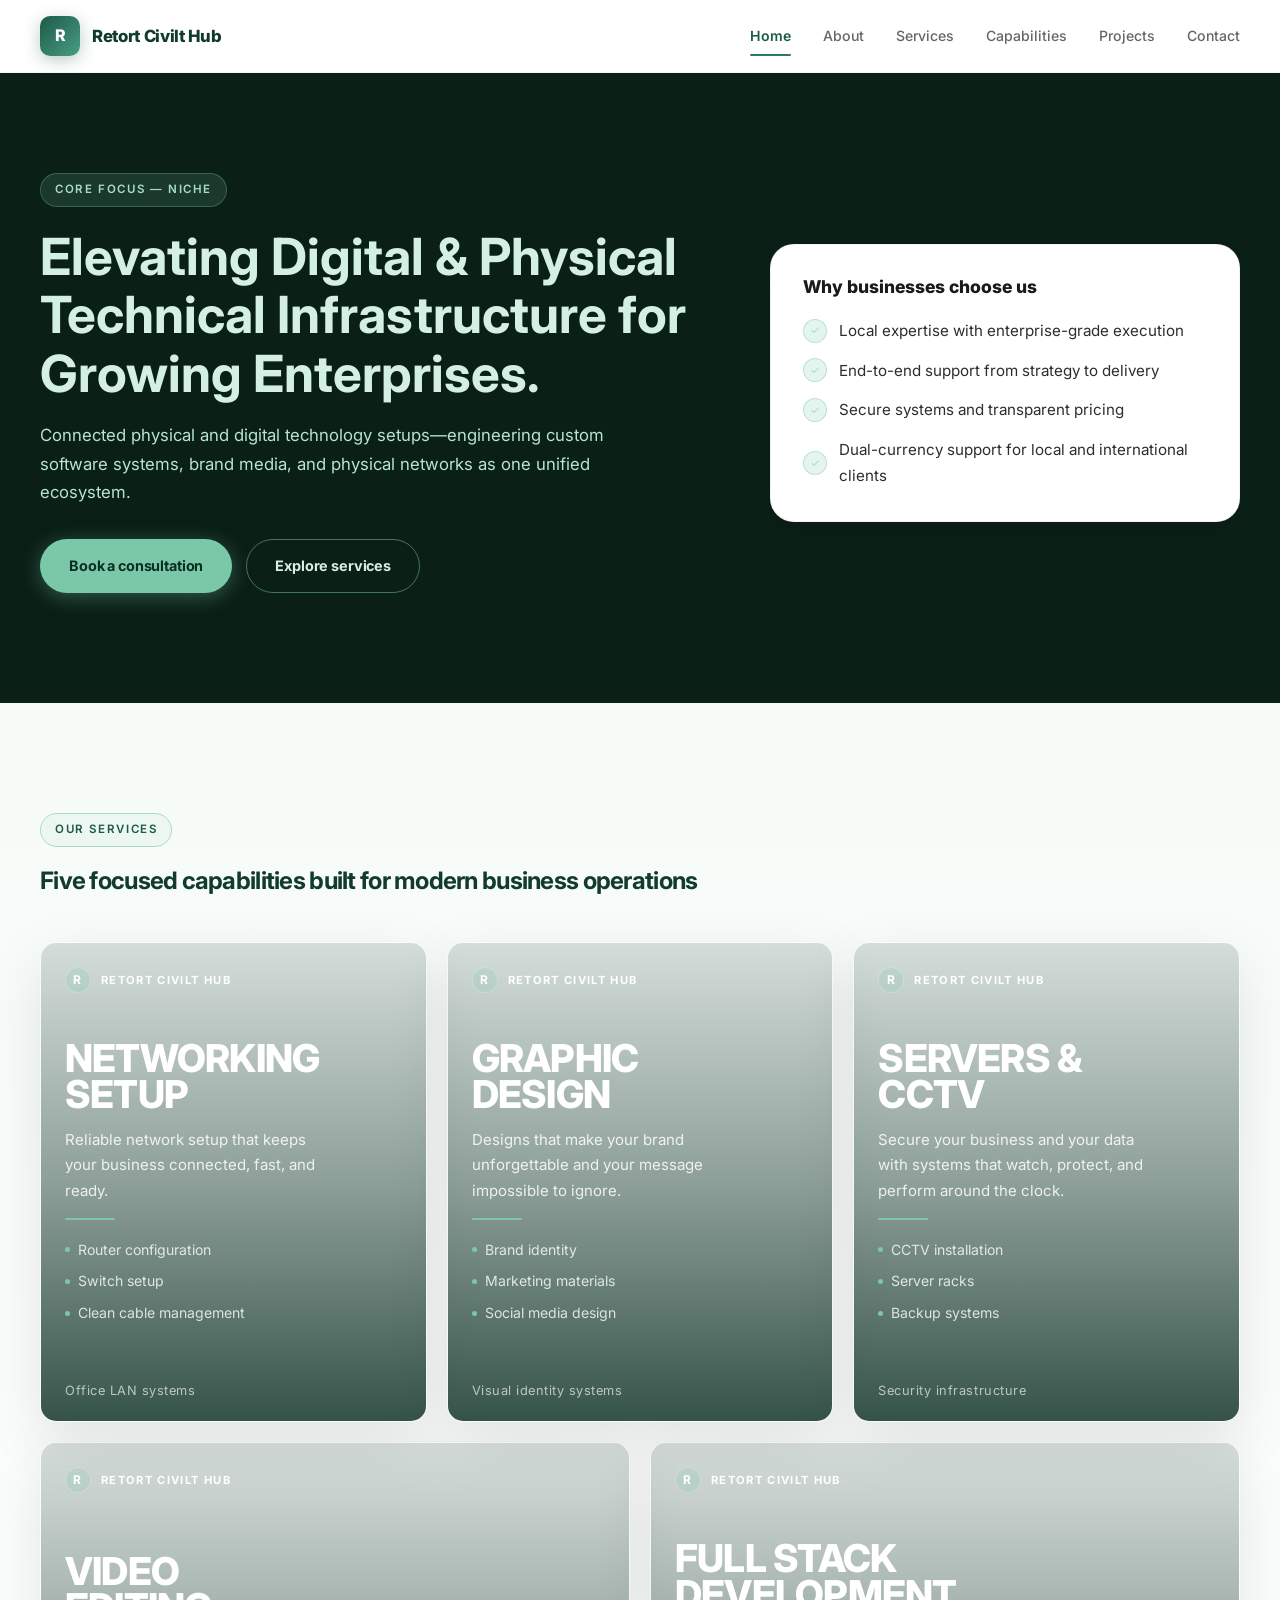
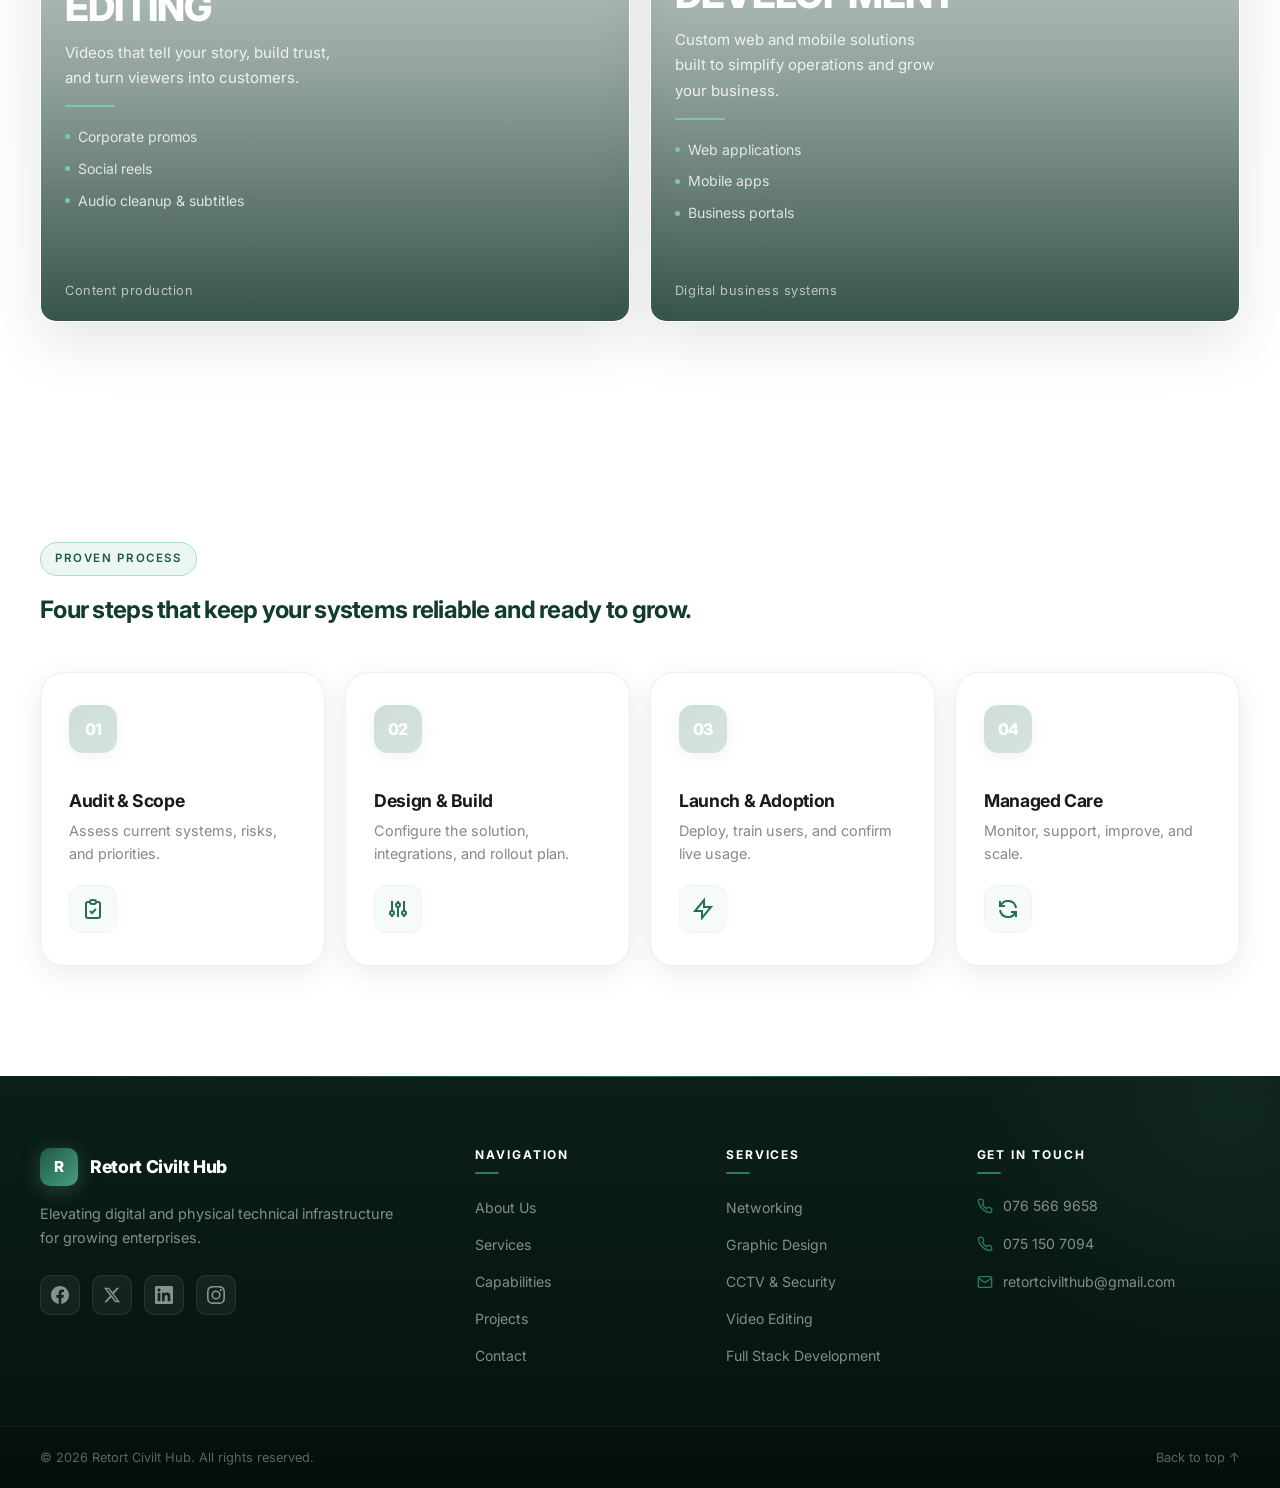
==== commit 758dd4ba: "Update index.html" ====
--- a/index.html
+++ b/index.html
@@ -258,7 +258,7 @@
               <li><a href="services.html">Graphic Design</a></li>
               <li><a href="services.html">CCTV & Security</a></li>
               <li><a href="services.html">Video Editing</a></li>
-              <li><a href="services.html">Web Development</a></li>
+              <li><a href="services.html">Full Stack Development</a></li>
             </ul>
           </div>
           <div class="footer-contact-col">
--- a/styles.css
+++ b/styles.css
@@ -774,11 +774,11 @@
 }
 
 /* Services page — one background image per service category */
-.service-card-img.placeholder.network  { background: url("imgs/Network\ Setup.jpg") center/cover no-repeat; }
-.service-card-img.placeholder.graphics { background: url("imgs/Graphics\ Design.jpg") center/cover no-repeat; }
-.service-card-img.placeholder.security { background: url("imgs/Servers\ and\ CCTV\ installation.jpg") center/cover no-repeat; }
-.service-card-img.placeholder.video    { background: url("imgs/Video\ editing.jpg") center/cover no-repeat; }
-.service-card-img.placeholder.dev      { background: url("imgs/Full\ Stack\ Development.jpg") center/cover no-repeat; }
+.service-card-img.placeholder.network  { background: url("imgs/Network\ Setup.png") center/cover no-repeat; }
+.service-card-img.placeholder.graphics { background: url("imgs/Graphics\ Design.png") center/cover no-repeat; }
+.service-card-img.placeholder.security { background: url("imgs/Servers\ and\ CCTV\ installation.png") center/cover no-repeat; }
+.service-card-img.placeholder.video    { background: url("imgs/Video\ editing.png") center/cover no-repeat; }
+.service-card-img.placeholder.dev      { background: url("imgs/Full\ Stack\ Development.png") center/cover no-repeat; }
 
 .service-card-img img {
   width: 100%;
